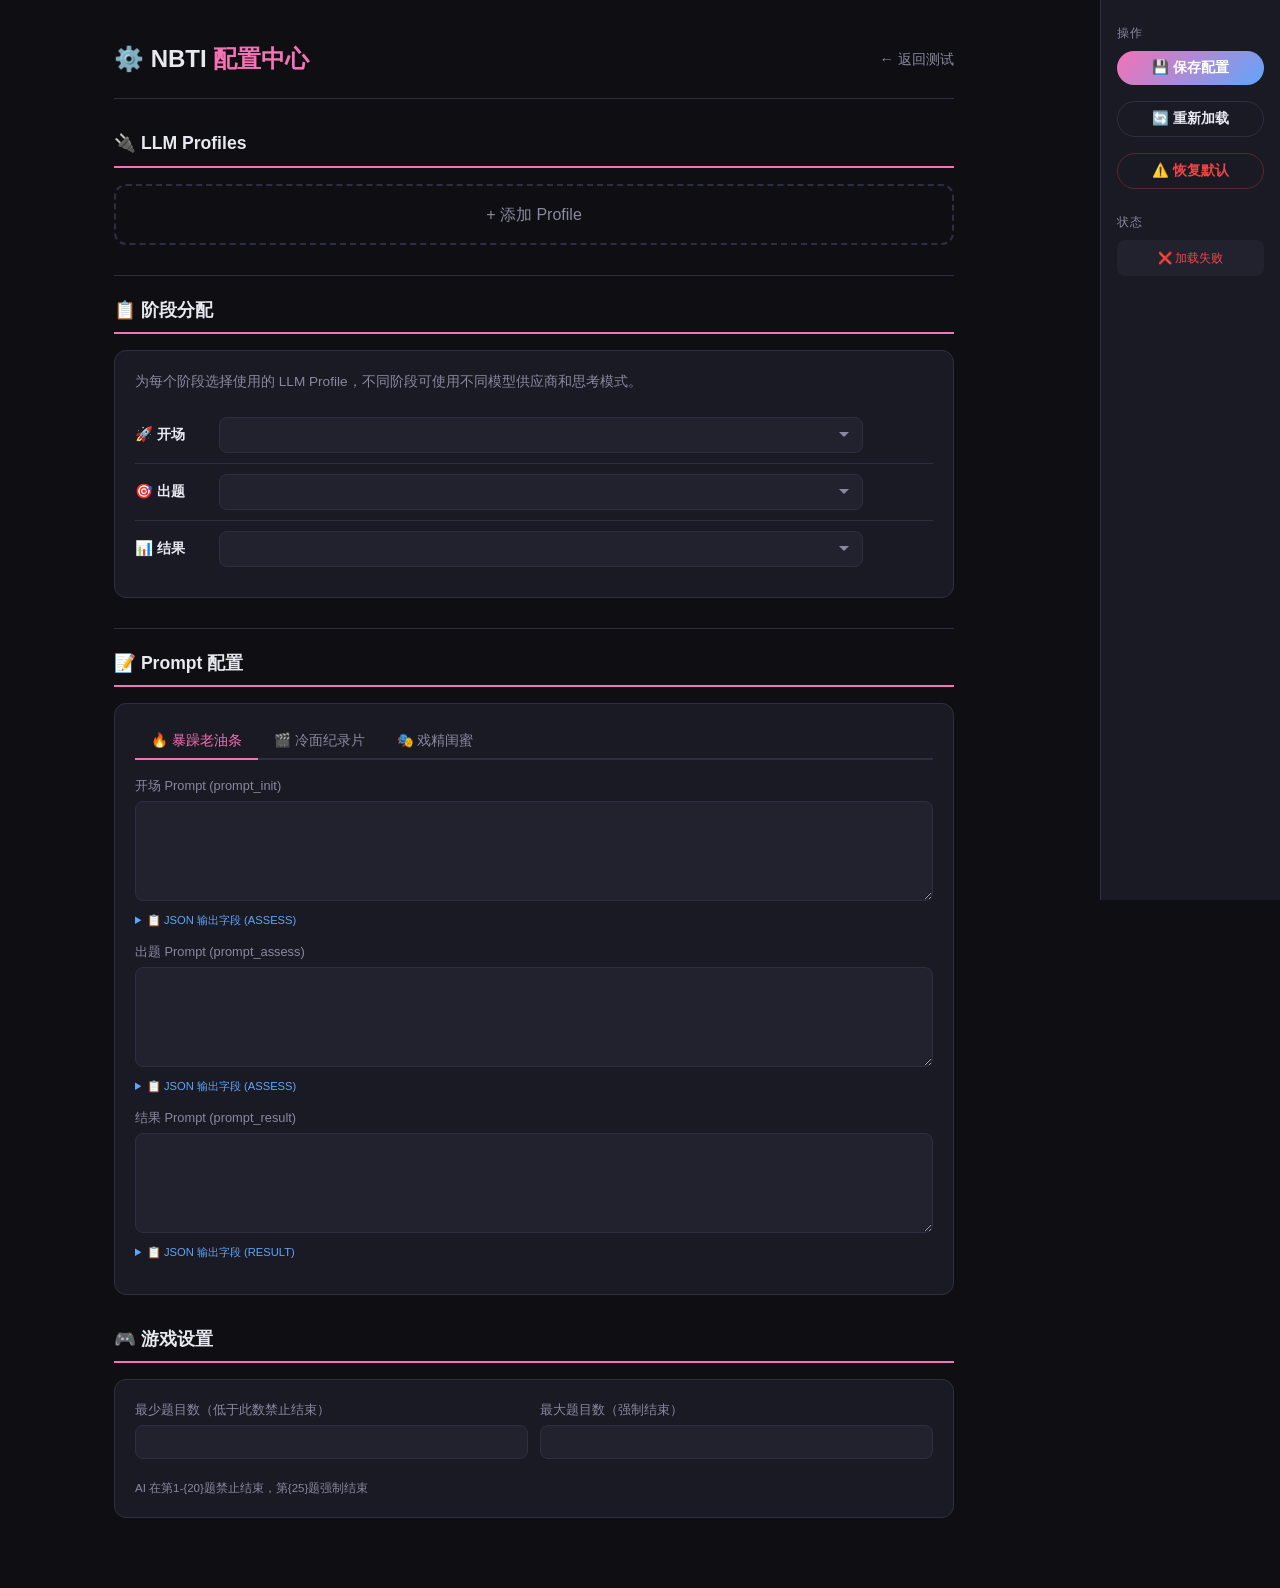
==== config.html @ e47805d0 "NBTI·牛比体: AI职场人格测试系统" ====
<!DOCTYPE html>
<html lang="zh-CN">
<head>
<meta charset="UTF-8">
<meta name="viewport" content="width=device-width, initial-scale=1.0">
<title>NBTI 配置管理</title>
<style>
  :root {
    --bg: #0f0f13;
    --surface: #1a1a24;
    --surface2: #22222f;
    --border: #2e2e42;
    --text: #e8e8f0;
    --text-dim: #8888a0;
    --accent: #f472b6;
    --accent2: #60a5fa;
    --accent3: #34d399;
    --danger: #ef4444;
    --radius: 12px;
    --sidebar-w: 180px;
  }

  * { margin: 0; padding: 0; box-sizing: border-box; }

  body {
    font-family: -apple-system, 'PingFang SC', 'Noto Sans SC', sans-serif;
    background: var(--bg);
    color: var(--text);
    min-height: 100vh;
    line-height: 1.6;
    padding-right: calc(var(--sidebar-w) + 32px);
  }

  .container {
    max-width: 880px;
    margin: 0 auto;
    padding: 20px 20px 40px 20px;
  }

  .header {
    display: flex; align-items: center; justify-content: space-between;
    padding: 20px 0; border-bottom: 1px solid var(--border); margin-bottom: 30px;
  }
  .header h1 { font-size: 1.5rem; font-weight: 700; }
  .header h1 span { color: var(--accent); }
  .nav-links { display: flex; gap: 16px; }
  .nav-links a { color: var(--text-dim); text-decoration: none; font-size: 0.9rem; }
  .nav-links a:hover { color: var(--accent); }

  .section { margin-bottom: 30px; }
  .section h2 {
    font-size: 1.1rem; font-weight: 700; margin-bottom: 16px;
    padding-bottom: 8px; border-bottom: 2px solid var(--accent);
  }

  .card {
    background: var(--surface); border: 1px solid var(--border);
    border-radius: var(--radius); padding: 20px; margin-bottom: 16px;
  }

  .form-group { margin-bottom: 12px; }
  .form-group label {
    display: block; font-size: 0.8rem; color: var(--text-dim); margin-bottom: 4px;
  }
  .form-group input, .form-group select, .form-group textarea {
    width: 100%; padding: 8px 12px; background: var(--surface2);
    border: 1px solid var(--border); border-radius: 8px;
    color: var(--text); font-size: 0.9rem; font-family: inherit;
  }
  .form-group input:focus, .form-group select:focus, .form-group textarea:focus {
    outline: none; border-color: var(--accent);
  }
  .form-group textarea { min-height: 100px; resize: vertical; }

  /* Key 输入框容器 */
  .key-input-wrap {
    position: relative;
  }
  .key-input-wrap input {
    padding-right: 40px;
  }
  .key-toggle {
    position: absolute; right: 2px; top: 50%; transform: translateY(-50%);
    width: 32px; height: 32px; border: none; background: transparent;
    color: var(--text-dim); cursor: pointer; border-radius: 6px;
    font-size: 1rem; display: flex; align-items: center; justify-content: center;
    transition: color 0.15s;
  }
  .key-toggle:hover { color: var(--text); }

  .form-row { display: flex; gap: 12px; }
  .form-row .form-group { flex: 1; }

  .btn {
    padding: 8px 20px; border-radius: 100px; border: none;
    font-size: 0.85rem; font-weight: 600; cursor: pointer; transition: all 0.2s;
    display: inline-flex; align-items: center; gap: 6px; white-space: nowrap;
  }
  .btn-primary { background: linear-gradient(135deg, var(--accent), var(--accent2)); color: white; }
  .btn-primary:hover { transform: translateY(-1px); }
  .btn-outline { background: transparent; color: var(--text); border: 1px solid var(--border); }
  .btn-outline:hover { border-color: var(--accent); }
  .btn-danger { background: transparent; color: var(--danger); border: 1px solid rgba(239,68,68,0.3); }
  .btn-danger:hover { border-color: var(--danger); background: rgba(239,68,68,0.1); }
  .btn-sm { padding: 4px 12px; font-size: 0.75rem; }
  .btn-test {
    background: transparent; color: var(--accent3); border: 1px solid rgba(52,211,153,0.3);
    padding: 5px 14px; font-size: 0.78rem;
  }
  .btn-test:hover { background: rgba(52,211,153,0.12); }
  .btn-test.testing { opacity: 0.6; pointer-events: none; }
  .btn-test.success { color: var(--accent3); border-color: var(--accent3); }
  .btn-test.fail { color: var(--danger); border-color: var(--danger); }

  .btn-collapse {
    background: transparent; color: var(--text-dim); border: none;
    padding: 4px 8px; cursor: pointer; font-size: 1rem;
    transition: transform 0.2s; line-height: 1;
  }
  .btn-collapse:hover { color: var(--text); }
  .btn-collapse.collapsed { transform: rotate(-90deg); }

  /* ============ 卡片折叠 ============ */
  .profile-card-header {
    display: flex; justify-content: space-between; align-items: center;
    cursor: pointer; user-select: none;
  }
  .profile-card-header .header-left {
    display: flex; align-items: center; gap: 10px; min-width: 0;
  }
  .profile-card-header .header-right {
    display: flex; align-items: center; gap: 8px; flex-shrink: 0;
  }
  .profile-card-header .profile-name-input {
    background: transparent; border: none; color: var(--text);
    font-weight: 700; font-size: 1rem; width: 200px; outline: none;
  }
  .profile-card-header .profile-name-input:focus {
    border-bottom: 1px dashed var(--accent);
  }
  .profile-card-body {
    margin-top: 14px;
    transition: max-height 0.25s ease, opacity 0.2s ease, margin 0.2s ease;
    overflow: hidden;
  }
  .profile-card-body.collapsed {
    max-height: 0; opacity: 0; margin-top: 0; margin-bottom: 0;
  }
  .profile-card-body.expanded {
    max-height: 600px; opacity: 1;
  }

  .thinking-group {
    background: var(--surface2); border-radius: 8px; padding: 12px; margin-top: 8px;
  }

  /* ============ 阶段分配 ============ */
  .phase-list { display: flex; flex-direction: column; gap: 0; }
  .phase-card {
    display: flex; align-items: center; gap: 14px;
    padding: 10px 0; border-bottom: 1px solid var(--border);
  }
  .phase-card:last-child { border-bottom: none; }
  .phase-card .phase-label {
    font-weight: 600; font-size: 0.9rem; min-width: 70px; white-space: nowrap;
  }
  .phase-card .phase-select {
    flex: 1; padding: 9px 12px; background: var(--surface2);
    border: 1px solid var(--border); border-radius: 8px;
    color: var(--text); font-size: 0.9rem; font-family: inherit;
    cursor: pointer; appearance: none;
    background-image: url("data:image/svg+xml,%3Csvg xmlns='http://www.w3.org/2000/svg' width='12' height='12' viewBox='0 0 12 12'%3E%3Cpath fill='%238888a0' d='M6 8L1 3h10z'/%3E%3C/svg%3E");
    background-repeat: no-repeat; background-position: right 12px center;
    padding-right: 32px;
  }
  .phase-card .phase-select:focus { outline: none; border-color: var(--accent); }
  .phase-card .phase-vendor {
    font-size: 0.7rem; padding: 2px 8px; border-radius: 100px;
    min-width: 56px; text-align: center;
  }
  .phase-vendor.doubao { background: rgba(96,165,250,0.15); color: var(--accent2); }
  .phase-vendor.deepseek { background: rgba(52,211,153,0.15); color: var(--accent3); }
  .phase-vendor.lmstudio { background: rgba(244,114,182,0.15); color: var(--accent); }
  .phase-vendor.longcat { background: rgba(251,191,36,0.15); color: #fbbf24; }

  /* ============ 预设切换标签 ============ */
  .preset-tabs {
    display: flex; gap: 0; margin-bottom: 16px;
    border-bottom: 2px solid var(--border);
  }
  .preset-tab {
    padding: 8px 16px; cursor: pointer; font-size: 0.85rem;
    color: var(--text-dim); transition: all 0.2s; background: none; border: none;
    border-bottom: 2px solid transparent; margin-bottom: -2px;
  }
  .preset-tab:hover { color: var(--text); }
  .preset-tab.active { color: var(--accent); border-bottom-color: var(--accent); }

  /* ============ 侧面悬浮操作面板 ============ */
  .floating-sidebar {
    position: fixed; top: 0; right: 0; width: var(--sidebar-w);
    height: 100vh; background: var(--surface);
    border-left: 1px solid var(--border);
    display: flex; flex-direction: column;
    padding: 24px 16px; gap: 16px;
    z-index: 100; overflow-y: auto;
  }
  .floating-sidebar .sb-title {
    font-size: 0.75rem; text-transform: uppercase; color: var(--text-dim);
    letter-spacing: 0.5px; margin-bottom: -8px;
  }
  .floating-sidebar .btn { width: 100%; justify-content: center; }
  .floating-sidebar .sb-status {
    font-size: 0.72rem; color: var(--text-dim); text-align: center;
    padding: 8px; border-radius: 8px; background: var(--surface2);
    min-height: 36px; display: flex; align-items: center; justify-content: center;
    transition: all 0.2s;
  }
  .floating-sidebar .sb-status.ok { color: var(--accent3); }
  .floating-sidebar .sb-status.err { color: var(--danger); }

  .spinner {
    display: inline-block; width: 14px; height: 14px;
    border: 2px solid var(--text-dim); border-top-color: var(--accent3);
    border-radius: 50%; animation: spin 0.7s linear infinite;
  }
  @keyframes spin { to { transform: rotate(360deg); } }

  .divider { border: none; border-top: 1px solid var(--border); margin: 20px 0; }

  .hint { font-size: 0.72rem; color: var(--text-dim); margin-top: 4px; }

  .add-profile-btn {
    display: flex; align-items: center; justify-content: center;
    padding: 16px; border: 2px dashed var(--border); border-radius: var(--radius);
    color: var(--text-dim); cursor: pointer; transition: all 0.2s;
  }
  .add-profile-btn:hover { border-color: var(--accent); color: var(--accent); }

  .test-result {
    font-size: 0.75rem; padding: 6px 10px; border-radius: 6px;
    margin-top: 6px; display: none;
  }
  .test-result.show { display: block; }
  .test-result.ok { background: rgba(52,211,153,0.1); color: var(--accent3); }
  .test-result.fail { background: rgba(239,68,68,0.1); color: var(--danger); }
</style>
</head>
<body>

<!-- ============ 侧面悬浮操作面板 ============ -->
<div class="floating-sidebar">
  <div class="sb-title">操作</div>
  <button class="btn btn-primary" onclick="saveConfig()">💾 保存配置</button>
  <button class="btn btn-outline" onclick="loadConfig()">🔄 重新加载</button>
  <button class="btn btn-danger" onclick="resetConfig()">⚠️ 恢复默认</button>
  <div class="sb-title" style="margin-top:8px;">状态</div>
  <div class="sb-status" id="sb-status">就绪</div>
</div>

<div class="container">
  <div class="header">
    <h1>⚙️ NBTI <span>配置中心</span></h1>
    <div class="nav-links">
      <a href="/">← 返回测试</a>
    </div>
  </div>

  <!-- Profiles 管理 -->
  <div class="section">
    <h2>🔌 LLM Profiles</h2>
    <div id="profiles-container"></div>
    <div class="add-profile-btn" onclick="addProfile()">+ 添加 Profile</div>
  </div>

  <hr class="divider">

  <!-- 阶段分配 -->
  <div class="section">
    <h2>📋 阶段分配</h2>
    <div class="card">
      <p style="color: var(--text-dim); font-size: 0.85rem; margin-bottom: 14px;">
        为每个阶段选择使用的 LLM Profile，不同阶段可使用不同模型供应商和思考模式。
      </p>
      <div class="phase-list">
        <div class="phase-card">
          <span class="phase-label">🚀 开场</span>
          <select id="phase-init" class="phase-select"></select>
          <span class="phase-vendor" id="phase-init-vendor"></span>
        </div>
        <div class="phase-card">
          <span class="phase-label">🎯 出题</span>
          <select id="phase-assess" class="phase-select"></select>
          <span class="phase-vendor" id="phase-assess-vendor"></span>
        </div>
        <div class="phase-card">
          <span class="phase-label">📊 结果</span>
          <select id="phase-result" class="phase-select"></select>
          <span class="phase-vendor" id="phase-result-vendor"></span>
        </div>
      </div>
    </div>
  </div>

  <hr class="divider">

  <!-- Prompt 配置 -->
  <div class="section">
    <h2>📝 Prompt 配置</h2>
    <div class="card">
      <div class="preset-tabs">
        <button class="preset-tab active" data-preset="暴躁老油条" onclick="switchPreset('暴躁老油条')">🔥 暴躁老油条</button>
        <button class="preset-tab" data-preset="冷面纪录片" onclick="switchPreset('冷面纪录片')">🎬 冷面纪录片</button>
        <button class="preset-tab" data-preset="戏精闺蜜" onclick="switchPreset('戏精闺蜜')">🎭 戏精闺蜜</button>
      </div>
      <div class="form-group">
        <label>开场 Prompt (prompt_init)</label>
        <textarea id="prompt-init" rows="5"></textarea>
        <details class="json-schema-detail" style="margin-top:4px;">
          <summary style="font-size:0.7rem;color:var(--accent2);cursor:pointer;">📋 JSON 输出字段 (ASSESS)</summary>
          <pre style="font-size:0.65rem;color:var(--text-dim);background:var(--surface2);padding:8px;border-radius:6px;margin-top:4px;white-space:pre-wrap;line-height:1.4;">{
  "phase": "ASSESS",
  "q": 1,              // 当前题号
  "nb": 0,             // N(能动) 分数
  "bh": 0,             // B(边界) 分数
  "tf": 0,             // T(理性) 分数
  "ip": 0,             // I(强执行) 分数
  "next_dim": "BH",    // 下一维度
  "can_conclude": false, // 是否可得出结论
  "comment": "吐槽",    // ≤24字
  "scene": "场景描述",  // ≤80字
  "options": ["A","B","C","D"]  // 2-4个选项
}</pre>
        </details>
      </div>
      <div class="form-group">
        <label>出题 Prompt (prompt_assess)</label>
        <textarea id="prompt-assess" rows="5"></textarea>
        <details class="json-schema-detail" style="margin-top:4px;">
          <summary style="font-size:0.7rem;color:var(--accent2);cursor:pointer;">📋 JSON 输出字段 (ASSESS)</summary>
          <pre style="font-size:0.65rem;color:var(--text-dim);background:var(--surface2);padding:8px;border-radius:6px;margin-top:4px;white-space:pre-wrap;line-height:1.4;">{
  "phase": "ASSESS",
  "q": &lt;当前题号&gt;,    // 递增
  "nb": &lt;分数&gt;,       // 偏N(能动)增 +1~3
  "bh": &lt;分数&gt;,       // 偏B(边界)增 +1~3
  "tf": &lt;分数&gt;,       // 偏T(理性)增 +1~3
  "ip": &lt;分数&gt;,       // 偏I(执行)增 +1~3
  "next_dim": "BH",    // NB/BH/TF/IP/END
  "can_conclude": false, // AI判断可结束时true
  "comment": "吐槽",    // ≤35字 必须有梗
  "scene": "场景描述",  // ≤80字 有画面感
  "options": ["A","B","C","D"]  // 2-4个 差异要大
}</pre>
        </details>
      </div>
      <div class="form-group">
        <label>结果 Prompt (prompt_result)</label>
        <textarea id="prompt-result" rows="5"></textarea>
        <details class="json-schema-detail" style="margin-top:4px;">
          <summary style="font-size:0.7rem;color:var(--accent2);cursor:pointer;">📋 JSON 输出字段 (RESULT)</summary>
          <pre style="font-size:0.65rem;color:var(--text-dim);background:var(--surface2);padding:8px;border-radius:6px;margin-top:4px;white-space:pre-wrap;line-height:1.4;">{
  "phase": "RESULT",
  "type": "NBTI",       // 人格代码
  "name": "卷王",        // 人格代号
  "oneline": "我不是在加班，我是在修行",
  "scene": "名场面描述",
  "adapt": "适配岗位",
  "crash": "翻车场景",
  "interpretation": "200-400字毒舌解读，脱口秀风格",
  "pseudo_science": "300-500字伪科学分析，一本正经胡说八道",
  "closing": "1-3句金句收尾"
}</pre>
        </details>
      </div>
    </div>
  </div>

  <!-- 游戏设置 -->
  <div class="section">
    <h2>🎮 游戏设置</h2>
    <div class="card">
      <div class="form-row">
        <div class="form-group">
          <label>最少题目数（低于此数禁止结束）</label>
          <input type="number" id="min-questions" min="5" max="30">
        </div>
        <div class="form-group">
          <label>最大题目数（强制结束）</label>
          <input type="number" id="max-questions" min="10" max="50">
        </div>
      </div>
      <div class="hint" style="margin-top: 8px;">AI 在第1-{<span id="min-q-hint">20</span>}题禁止结束，第{<span id="max-q-hint">25</span>}题强制结束</div>
    </div>
  </div>
</div>

<script>
const API_URL = '';

let profiles = [];
let phaseProfiles = {};
let connectionStatus = {};
let collapsedProfiles = new Set();   // 折叠状态（按 profile name）
let activePreset = '暴躁老油条';

const PROMPT_PRESETS = {
  '暴躁老油条': {
    prompt_init: '',
    prompt_assess: '',
    prompt_result: ''
  },
  '冷面纪录片': {
    prompt_init: '',
    prompt_assess: '',
    prompt_result: ''
  },
  '戏精闺蜜': {
    prompt_init: '',
    prompt_assess: '',
    prompt_result: ''
  }
};

function switchPreset(name) {
  const tabs = document.querySelectorAll('.preset-tab');
  const curInit = document.getElementById('prompt-init').value;
  const curAssess = document.getElementById('prompt-assess').value;
  const curResult = document.getElementById('prompt-result').value;

  const prev = activePreset;
  const prevPreset = PROMPT_PRESETS[prev];
  if (prevPreset &&
      (curInit !== prevPreset.prompt_init || curAssess !== prevPreset.prompt_assess || curResult !== prevPreset.prompt_result)) {
    if (!confirm('当前 Prompt 已修改，切换预设将覆盖，是否继续？')) {
      tabs.forEach(t => t.classList.toggle('active', t.dataset.preset === prev));
      return;
    }
  }

  PROMPT_PRESETS[prev] = { prompt_init: curInit, prompt_assess: curAssess, prompt_result: curResult };
  activePreset = name;

  const preset = PROMPT_PRESETS[name];
  if (preset) {
    document.getElementById('prompt-init').value = preset.prompt_init;
    document.getElementById('prompt-assess').value = preset.prompt_assess;
    document.getElementById('prompt-result').value = preset.prompt_result;
  }

  tabs.forEach(t => t.classList.toggle('active', t.dataset.preset === name));
}

// ============ 渲染 Profiles ============

function renderProfiles() {
  const container = document.getElementById('profiles-container');
  container.innerHTML = '';

  profiles.forEach((p, idx) => {
    const vendor = p.vendor || 'doubao';
    const thinking = p.thinking || {};
    const cs = connectionStatus[p.name] || null;
    const isCollapsed = collapsedProfiles.has(p.name);

    const card = document.createElement('div');
    card.className = 'card';
    card.style.padding = isCollapsed ? '14px 20px' : '20px';
    card.innerHTML = `
      <!-- ===== 头部条（始终可见） ===== -->
      <div class="profile-card-header" onclick="toggleCollapse('${escAttr(p.name)}')">
        <div class="header-left">
          <button class="btn-collapse${isCollapsed ? ' collapsed' : ''}" 
            id="collapse-arrow-${idx}" onclick="event.stopPropagation(); toggleCollapse('${escAttr(p.name)}')">
            ▼
          </button>
          <input type="text" value="${escHtml(p.name || '')}" 
            placeholder="Profile 名称" 
            onclick="event.stopPropagation()"
            onchange="onProfileNameChange(${idx}, this.value)"
            class="profile-name-input">
          <select id="vendor-select-${idx}" onchange="event.stopPropagation(); onVendorChange(${idx}, this.value)" style="font-size:0.7rem;padding:2px 8px;border-radius:100px;background:${vendor==='deepseek'?'rgba(52,211,153,0.15)':vendor==='lmstudio'?'rgba(244,114,182,0.15)':vendor==='longcat'?'rgba(251,191,36,0.15)':'rgba(96,165,250,0.15)'};color:${vendor==='deepseek'?'var(--accent3)':vendor==='lmstudio'?'var(--accent)':vendor==='longcat'?'#fbbf24':'var(--accent2)'};border:1px solid ${vendor==='deepseek'?'rgba(52,211,153,0.3)':vendor==='lmstudio'?'rgba(244,114,182,0.3)':vendor==='longcat'?'rgba(251,191,36,0.3)':'rgba(96,165,250,0.3)'};cursor:pointer;outline:none;-webkit-appearance:none;appearance:none;" onclick="event.stopPropagation()">
            <option value="doubao" ${vendor==='doubao'?'selected':''}>豆包</option>
            <option value="deepseek" ${vendor==='deepseek'?'selected':''}>DeepSeek</option>
            <option value="lmstudio" ${vendor==='lmstudio'?'selected':''}>LM Studio</option>
            <option value="longcat" ${vendor==='longcat'?'selected':''}>LongCat</option>
          </select>
        </div>
        <div class="header-right">
          <button class="btn btn-test ${cs==='ok'?'success':cs==='fail'?'fail':''}" 
            id="test-btn-${idx}" onclick="event.stopPropagation(); testConnection(${idx})">
            ${cs==='ok' ? '✅ 已通' : cs==='fail' ? '❌ 失败' : '🔗 测试连通'}
          </button>
          <button class="btn btn-danger btn-sm" onclick="event.stopPropagation(); deleteProfile(${idx})">删除</button>
        </div>
      </div>

      <!-- ===== 可折叠详情区 ===== -->
      <div class="profile-card-body ${isCollapsed ? 'collapsed' : 'expanded'}" id="card-body-${idx}">
        <div class="form-row">
          <div class="form-group" style="flex:2;">
            <label>API Base URL</label>
            <input type="text" value="${escHtml(p.base_url || '')}" 
              placeholder="https://ark.cn-beijing.volces.com/api/v3"
              onchange="profiles[${idx}].base_url = this.value">
          </div>
          <div class="form-group" style="flex:2;">
            <label>API Key</label>
            <div class="key-input-wrap">
              <input type="password" value="${escHtml(p.api_key || '')}" 
                id="key-input-${idx}"
                placeholder="your-api-key"
                onchange="profiles[${idx}].api_key = this.value"
                oninput="profiles[${idx}].api_key = this.value">
              <button class="key-toggle" id="key-toggle-${idx}" 
                onclick="event.stopPropagation(); toggleKeyVisibility(${idx})" title="显示/隐藏">
                👁
              </button>
            </div>
          </div>
        </div>

        <div class="form-row">
          <div class="form-group" style="flex:2;">
            <label>模型名称 (model)</label>
            <input type="text" value="${escHtml(p.model || '')}" 
              placeholder="doubao-seed-2-0-mini-260428"
              onchange="profiles[${idx}].model = this.value">
          </div>
          <div class="form-group">
            <label>温度 (temperature)</label>
            <input type="number" value="${p.temperature ?? 0.9}" step="0.1" min="0" max="2"
              onchange="profiles[${idx}].temperature = parseFloat(this.value)">
          </div>
          <div class="form-group">
            <label>最大 Tokens</label>
            <input type="number" value="${p.max_tokens ?? 2000}" step="100" min="100" max="100000"
              onchange="profiles[${idx}].max_tokens = parseInt(this.value)">
          </div>
        </div>

        <!-- 思考模式 -->
        <div class="thinking-group">
          <div style="display:flex;align-items:center;gap:12px;margin-bottom:8px;">
            <span style="font-size:0.8rem;color:var(--text-dim);">🧠 思考模式</span>
            <select onchange="profiles[${idx}].thinking.type = this.value; renderProfiles();"
              style="padding:4px 8px;border-radius:6px;background:var(--surface);color:var(--text);border:1px solid var(--border);">
              <option value="disabled" ${thinking.type!=='enabled'?'selected':''}>关闭</option>
              <option value="enabled" ${thinking.type==='enabled'?'selected':''}>开启</option>
            </select>
          </div>
          ${vendor === 'longcat' ? `
            <div class="form-row">
              <div class="form-group">
                <span class="hint">LongCat 思考模型内置思考能力，选择对应模型即可</span>
              </div>
            </div>
          ` : thinking.type === 'enabled' ? `
            <div class="form-row">
              <div class="form-group">
                <label>思考强度 (reasoning_effort)</label>
                <select onchange="profiles[${idx}].thinking.reasoning_effort = this.value"
                  style="padding:4px 8px;border-radius:6px;background:var(--surface);color:var(--text);border:1px solid var(--border);width:auto;">
                  ${vendor === 'doubao' ? `
                    <option value="low" ${thinking.reasoning_effort==='low'?'selected':''}>低 (low)</option>
                    <option value="medium" ${thinking.reasoning_effort==='medium'?'selected':''}>中 (medium)</option>
                    <option value="high" ${thinking.reasoning_effort==='high'?'selected':''}>高 (high)</option>
                  ` : `
                    <option value="high" ${thinking.reasoning_effort==='high'?'selected':''}>高 (high)</option>
                    <option value="max" ${thinking.reasoning_effort==='max'?'selected':''}>最大 (max)</option>
                  `}
                </select>
                <span class="hint">
                  ${vendor === 'deepseek' ? 'DeepSeek: low/medium→high' : '豆包: minimal/low/medium/high'}
                </span>
              </div>
            </div>
          ` : ''}
        </div>
          <!-- JSON 结构化输出 -->
          <div style="display:flex;align-items:center;gap:12px;margin-top:10px;padding-top:10px;border-top:1px solid var(--border);">
            <span style="font-size:0.75rem;color:var(--text-dim);">📋 JSON 模式</span>
            <select onchange="profiles[${idx}].json_mode = profiles[${idx}].json_mode || {}; profiles[${idx}].json_mode.enabled = this.value === 'true'" style="padding:4px 8px;border-radius:6px;background:var(--surface);color:var(--text);border:1px solid var(--border);">
              <option value="false" ${!(p.json_mode||{}).enabled?'selected':''}>关闭</option>
              <option value="true" ${(p.json_mode||{}).enabled?'selected':''}>开启</option>
            </select>
            <span style="font-size:0.65rem;color:var(--text-dim);">输出纯JSON，解析更稳定</span>
          </div>
        <div class="test-result" id="test-result-${idx}"></div>
      </div>
    `;
    container.appendChild(card);
  });

  updatePhaseSelects();
}

// ============ 折叠/展开 ============

function toggleCollapse(profileName) {
  if (collapsedProfiles.has(profileName)) {
    collapsedProfiles.delete(profileName);
  } else {
    collapsedProfiles.add(profileName);
  }
  // 局部刷新：只重建 body 的 collapsed class，保持输入状态
  profiles.forEach((p, idx) => {
    if (p.name !== profileName) return;
    const body = document.getElementById(`card-body-${idx}`);
    const arrow = document.getElementById(`collapse-arrow-${idx}`);
    const card = body ? body.parentElement : null;
    if (collapsedProfiles.has(profileName)) {
      body && body.classList.replace('expanded', 'collapsed');
      arrow && arrow.classList.add('collapsed');
      card && (card.style.padding = '14px 20px');
    } else {
      body && body.classList.replace('collapsed', 'expanded');
      arrow && arrow.classList.remove('collapsed');
      card && (card.style.padding = '20px');
    }
  });
}

// ============ Key 显示/隐藏 ============

function toggleKeyVisibility(idx) {
  const input = document.getElementById(`key-input-${idx}`);
  const toggle = document.getElementById(`key-toggle-${idx}`);
  if (!input || !toggle) return;
  if (input.type === 'password') {
    input.type = 'text';
    toggle.textContent = '🙈';
  } else {
    input.type = 'password';
    toggle.textContent = '👁';
  }
}

// ============ 阶段分配 ============

function updatePhaseSelects() {
  const phases = ['init', 'assess', 'result'];
  phases.forEach((phase) => {
    const sel = document.getElementById(`phase-${phase}`);
    if (!sel) return;
    const currentVal = phaseProfiles[phase] || '';
    sel.innerHTML = profiles.map(p =>
      `<option value="${escHtml(p.name)}" ${p.name===currentVal?'selected':''}>${escHtml(p.name)}</option>`
    ).join('');
    sel.onchange = function() {
      phaseProfiles[phase] = this.value;
      updatePhaseVendorBadge(phase);
    };
    updatePhaseVendorBadge(phase);
  });
}

function updatePhaseVendorBadge(phase) {
  const badge = document.getElementById(`phase-${phase}-vendor`);
  if (!badge) return;
  const name = phaseProfiles[phase];
  const profile = profiles.find(p => p.name === name);
  if (profile) {
    if (profile.vendor === 'deepseek') {
      badge.textContent = 'DeepSeek';
      badge.className = 'phase-vendor deepseek';
    } else if (profile.vendor === 'lmstudio') {
      badge.textContent = 'LM Studio';
      badge.className = 'phase-vendor lmstudio';
    } else if (profile.vendor === 'longcat') {
      badge.textContent = 'LongCat';
      badge.className = 'phase-vendor longcat';
    } else {
      badge.textContent = '豆包';
      badge.className = 'phase-vendor doubao';
    }
  } else {
    badge.textContent = '';
    badge.className = 'phase-vendor';
  }
}

function onProfileNameChange(idx, newName) {
  const oldName = profiles[idx].name;
  profiles[idx].name = newName;
  for (const phase of ['init', 'assess', 'result']) {
    if (phaseProfiles[phase] === oldName) phaseProfiles[phase] = newName;
  }
  if (connectionStatus[oldName]) {
    connectionStatus[newName] = connectionStatus[oldName];
    delete connectionStatus[oldName];
  }
  if (collapsedProfiles.has(oldName)) {
    collapsedProfiles.delete(oldName);
    collapsedProfiles.add(newName);
  }
  renderProfiles();
}

const VENDOR_DEFAULTS = {
  doubao: { base_url: 'https://ark.cn-beijing.volces.com/api/v3', model: 'doubao-seed-2-0-mini-260428' },
  deepseek: { base_url: 'https://api.deepseek.com', model: 'deepseek-chat' },
  lmstudio: { base_url: 'http://192.168.5.22:1234', model: 'google/gemma-4-e4b' },
  longcat: { base_url: 'https://api.longcat.chat', model: 'LongCat-Flash-Chat' }
};

function onVendorChange(idx, newVendor) {
  const oldVendor = profiles[idx].vendor;
  const oldDefaults = VENDOR_DEFAULTS[oldVendor] || {};
  profiles[idx].vendor = newVendor;
  if (profiles[idx].base_url === oldDefaults.base_url || !profiles[idx].base_url) {
    profiles[idx].base_url = (VENDOR_DEFAULTS[newVendor] || {}).base_url || '';
  }
  if (!profiles[idx].model || profiles[idx].model === oldDefaults.model) {
    profiles[idx].model = (VENDOR_DEFAULTS[newVendor] || {}).model || '';
  }
  delete connectionStatus[profiles[idx].name];
  renderProfiles();
}

// ============ 连通性测试 ============

async function testConnection(idx) {
  const profile = profiles[idx];
  const btn = document.getElementById(`test-btn-${idx}`);
  const resultDiv = document.getElementById(`test-result-${idx}`);

  btn.classList.add('testing');
  btn.innerHTML = '<span class="spinner"></span> 测试中...';
  resultDiv.className = 'test-result';
  setSidebarStatus('测试中...');

  try {
    const resp = await fetch(`${API_URL}/api/config/test-connection`, {
      method: 'POST',
      headers: { 'Content-Type': 'application/json' },
      body: JSON.stringify({
        base_url: profile.base_url,
        api_key: profile.api_key,
        model: profile.model,
        vendor: profile.vendor
      })
    });
    const data = await resp.json();

    if (data.success) {
      connectionStatus[profile.name] = 'ok';
      btn.classList.remove('testing'); btn.classList.add('success');
      btn.innerHTML = '✅ 已通';
      resultDiv.className = 'test-result ok show';
      resultDiv.textContent = data.message;
      setSidebarStatus('✅ ' + data.message, 'ok');
    } else {
      connectionStatus[profile.name] = 'fail';
      btn.classList.remove('testing'); btn.classList.add('fail');
      btn.innerHTML = '❌ 失败';
      resultDiv.className = 'test-result fail show';
      resultDiv.textContent = data.error || '未知错误';
      setSidebarStatus('❌ 连接失败', 'err');
    }
  } catch (e) {
    connectionStatus[profile.name] = 'fail';
    btn.classList.remove('testing'); btn.classList.add('fail');
    btn.innerHTML = '❌ 失败';
    resultDiv.className = 'test-result fail show';
    resultDiv.textContent = '网络错误: ' + e.message;
    setSidebarStatus('❌ 网络错误', 'err');
  }
}

// ============ 侧面状态栏 ============

function setSidebarStatus(msg, type) {
  const el = document.getElementById('sb-status');
  el.textContent = msg;
  el.className = 'sb-status ' + (type || '');
}

// ============ Profile CRUD ============

function addProfile() {
  const name = '新 Profile ' + (profiles.length + 1);
  profiles.push({
    name: name,
    vendor: 'lmstudio',
    base_url: 'http://192.168.5.22:1234',
    model: 'google/gemma-4-e4b',
    api_key: 'lm-studio',
    temperature: 0.55,
    max_tokens: 1200,
    thinking: { type: 'disabled' },
    json_mode: { enabled: false }
  });
  collapsedProfiles.delete(name);   // 新增的默认展开
  renderProfiles();
}

function deleteProfile(idx) {
  if (profiles.length <= 1) {
    setSidebarStatus('至少保留一个 Profile', 'err');
    return;
  }
  const name = profiles[idx].name;
  profiles.splice(idx, 1);
  delete connectionStatus[name];
  collapsedProfiles.delete(name);
  for (const phase of ['init', 'assess', 'result']) {
    if (phaseProfiles[phase] === name) phaseProfiles[phase] = profiles[0].name;
  }
  renderProfiles();
}

// ============ API ============

async function loadConfig() {
  try {
    const response = await fetch(`${API_URL}/api/config`);
    const config = await response.json();

    profiles = config.llm_profiles || [];
    phaseProfiles = config.phase_profiles || {};
    connectionStatus = {};
    collapsedProfiles.clear();

    document.getElementById('prompt-init').value = config.prompt_init || '';
    document.getElementById('prompt-assess').value = config.prompt_assess || '';
    document.getElementById('prompt-result').value = config.prompt_result || '';
    document.getElementById('min-questions').value = config.min_questions || 20;
    document.getElementById('max-questions').value = config.max_questions || 25;
    updateQuestionHints();

    activePreset = config.active_preset || '暴躁老油条';
    if (config.prompt_presets) {
      Object.assign(PROMPT_PRESETS, config.prompt_presets);
    }
    PROMPT_PRESETS[activePreset] = {
      prompt_init: config.prompt_init || '',
      prompt_assess: config.prompt_assess || '',
      prompt_result: config.prompt_result || ''
    };
    document.querySelectorAll('.preset-tab').forEach(t =>
      t.classList.toggle('active', t.dataset.preset === activePreset)
    );

    renderProfiles();
    setSidebarStatus('✅ 配置已加载', 'ok');
  } catch (error) {
    setSidebarStatus('❌ 加载失败', 'err');
  }
}

async function saveConfig() {
  PROMPT_PRESETS[activePreset] = {
    prompt_init: document.getElementById('prompt-init').value,
    prompt_assess: document.getElementById('prompt-assess').value,
    prompt_result: document.getElementById('prompt-result').value
  };

  const config = {
    llm_profiles: profiles,
    active_profile: profiles[0]?.name || '',
    phase_profiles: phaseProfiles,
    active_preset: activePreset,
    prompt_presets: PROMPT_PRESETS,
    prompt_init: document.getElementById('prompt-init').value,
    prompt_assess: document.getElementById('prompt-assess').value,
    prompt_result: document.getElementById('prompt-result').value,
    min_questions: parseInt(document.getElementById('min-questions').value),
    max_questions: parseInt(document.getElementById('max-questions').value),
    easter_egg_enabled: true,
    easter_eggs: { schrodinger: 1, hexagon: 3, buddha: 3, double: 3, mouthpiece: 5 }
  };

  try {
    const response = await fetch(`${API_URL}/api/config`, {
      method: 'POST',
      headers: { 'Content-Type': 'application/json' },
      body: JSON.stringify(config)
    });

    if (response.ok) {
      setSidebarStatus('💾 已保存', 'ok');
    } else {
      setSidebarStatus('❌ 保存失败', 'err');
    }
  } catch (error) {
    setSidebarStatus('❌ 网络错误', 'err');
  }
}

async function resetConfig() {
  if (!confirm('确定要重置为默认配置吗？')) return;
  try {
    await fetch(`${API_URL}/api/config/reset`, { method: 'POST' });
    connectionStatus = {};
    collapsedProfiles.clear();
    await loadConfig();
    setSidebarStatus('已重置', 'ok');
  } catch (error) {
    setSidebarStatus('❌ 重置失败', 'err');
  }
}

function escHtml(s) {
  return String(s).replace(/&/g,'&amp;').replace(/</g,'&lt;').replace(/>/g,'&gt;').replace(/"/g,'&quot;');
}
function escAttr(s) {
  return String(s).replace(/&/g,'&amp;').replace(/"/g,'&quot;').replace(/'/g,'&#39;');
}

function updateQuestionHints() {
  const minEl = document.getElementById('min-questions');
  const maxEl = document.getElementById('max-questions');
  const minHint = document.getElementById('min-q-hint');
  const maxHint = document.getElementById('max-q-hint');
  if (minEl && minHint) minHint.textContent = minEl.value || 20;
  if (maxEl && maxHint) maxHint.textContent = maxEl.value || 25;
}

document.getElementById('min-questions').addEventListener('input', updateQuestionHints);
document.getElementById('max-questions').addEventListener('input', updateQuestionHints);

loadConfig();
</script>
</body>
</html>
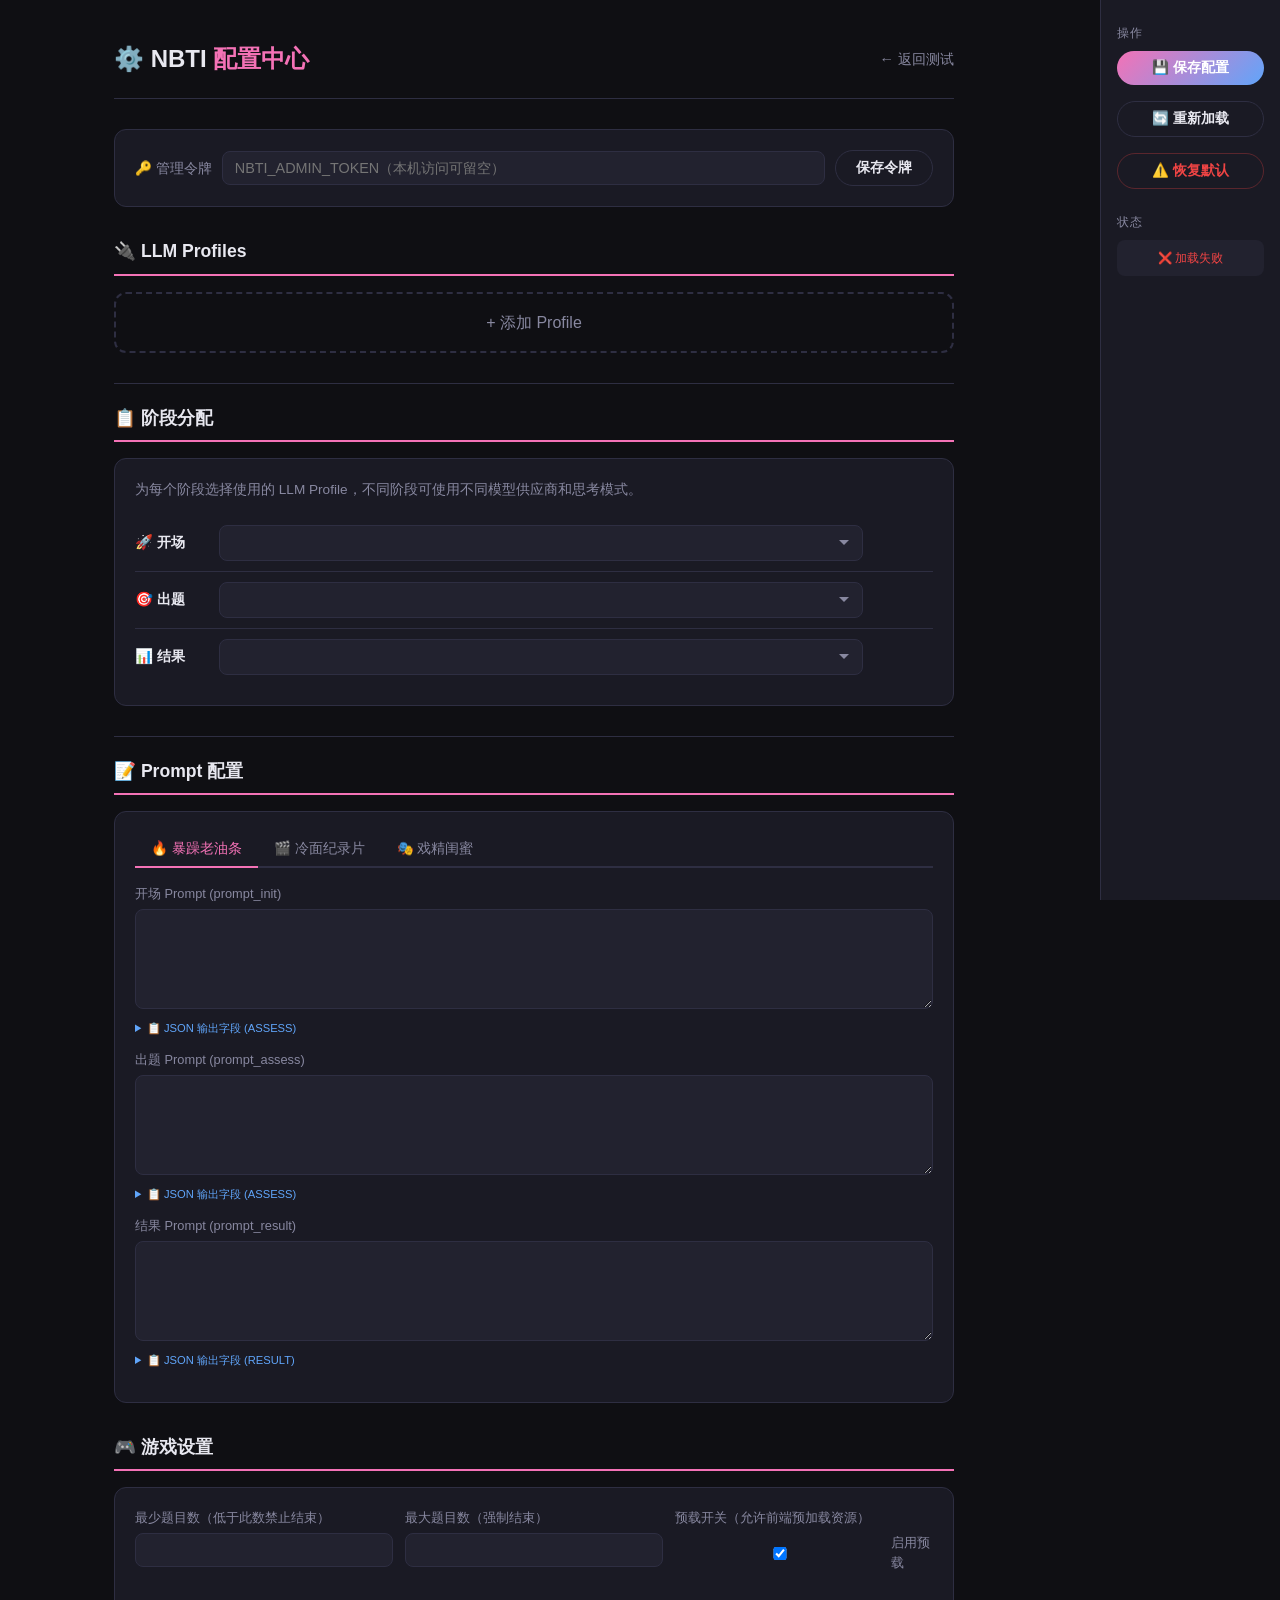
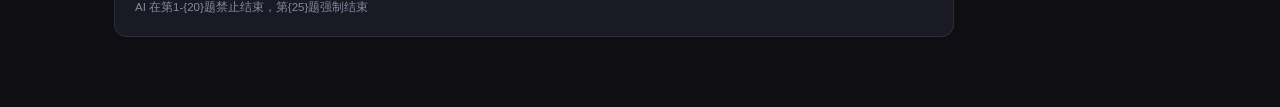
==== commit 30a8bebf: "feat: 安全修复 + 雷达图/分享海报/好友合盘/PWA 等全面升级 - 安全：输入校验、CSP/安全响应头、速率限制与密钥配置加固，新增安全测试 - 功能：雷达图结果可视化、分享海报生成、好友合" ====
--- a/config.html
+++ b/config.html
@@ -4,254 +4,14 @@
 <meta charset="UTF-8">
 <meta name="viewport" content="width=device-width, initial-scale=1.0">
 <title>NBTI 配置管理</title>
-<style>
-  :root {
-    --bg: #0f0f13;
-    --surface: #1a1a24;
-    --surface2: #22222f;
-    --border: #2e2e42;
-    --text: #e8e8f0;
-    --text-dim: #8888a0;
-    --accent: #f472b6;
-    --accent2: #60a5fa;
-    --accent3: #34d399;
-    --danger: #ef4444;
-    --radius: 12px;
-    --sidebar-w: 180px;
-  }
-
-  * { margin: 0; padding: 0; box-sizing: border-box; }
-
-  body {
-    font-family: -apple-system, 'PingFang SC', 'Noto Sans SC', sans-serif;
-    background: var(--bg);
-    color: var(--text);
-    min-height: 100vh;
-    line-height: 1.6;
-    padding-right: calc(var(--sidebar-w) + 32px);
-  }
-
-  .container {
-    max-width: 880px;
-    margin: 0 auto;
-    padding: 20px 20px 40px 20px;
-  }
-
-  .header {
-    display: flex; align-items: center; justify-content: space-between;
-    padding: 20px 0; border-bottom: 1px solid var(--border); margin-bottom: 30px;
-  }
-  .header h1 { font-size: 1.5rem; font-weight: 700; }
-  .header h1 span { color: var(--accent); }
-  .nav-links { display: flex; gap: 16px; }
-  .nav-links a { color: var(--text-dim); text-decoration: none; font-size: 0.9rem; }
-  .nav-links a:hover { color: var(--accent); }
-
-  .section { margin-bottom: 30px; }
-  .section h2 {
-    font-size: 1.1rem; font-weight: 700; margin-bottom: 16px;
-    padding-bottom: 8px; border-bottom: 2px solid var(--accent);
-  }
-
-  .card {
-    background: var(--surface); border: 1px solid var(--border);
-    border-radius: var(--radius); padding: 20px; margin-bottom: 16px;
-  }
-
-  .form-group { margin-bottom: 12px; }
-  .form-group label {
-    display: block; font-size: 0.8rem; color: var(--text-dim); margin-bottom: 4px;
-  }
-  .form-group input, .form-group select, .form-group textarea {
-    width: 100%; padding: 8px 12px; background: var(--surface2);
-    border: 1px solid var(--border); border-radius: 8px;
-    color: var(--text); font-size: 0.9rem; font-family: inherit;
-  }
-  .form-group input:focus, .form-group select:focus, .form-group textarea:focus {
-    outline: none; border-color: var(--accent);
-  }
-  .form-group textarea { min-height: 100px; resize: vertical; }
-
-  /* Key 输入框容器 */
-  .key-input-wrap {
-    position: relative;
-  }
-  .key-input-wrap input {
-    padding-right: 40px;
-  }
-  .key-toggle {
-    position: absolute; right: 2px; top: 50%; transform: translateY(-50%);
-    width: 32px; height: 32px; border: none; background: transparent;
-    color: var(--text-dim); cursor: pointer; border-radius: 6px;
-    font-size: 1rem; display: flex; align-items: center; justify-content: center;
-    transition: color 0.15s;
-  }
-  .key-toggle:hover { color: var(--text); }
-
-  .form-row { display: flex; gap: 12px; }
-  .form-row .form-group { flex: 1; }
-
-  .btn {
-    padding: 8px 20px; border-radius: 100px; border: none;
-    font-size: 0.85rem; font-weight: 600; cursor: pointer; transition: all 0.2s;
-    display: inline-flex; align-items: center; gap: 6px; white-space: nowrap;
-  }
-  .btn-primary { background: linear-gradient(135deg, var(--accent), var(--accent2)); color: white; }
-  .btn-primary:hover { transform: translateY(-1px); }
-  .btn-outline { background: transparent; color: var(--text); border: 1px solid var(--border); }
-  .btn-outline:hover { border-color: var(--accent); }
-  .btn-danger { background: transparent; color: var(--danger); border: 1px solid rgba(239,68,68,0.3); }
-  .btn-danger:hover { border-color: var(--danger); background: rgba(239,68,68,0.1); }
-  .btn-sm { padding: 4px 12px; font-size: 0.75rem; }
-  .btn-test {
-    background: transparent; color: var(--accent3); border: 1px solid rgba(52,211,153,0.3);
-    padding: 5px 14px; font-size: 0.78rem;
-  }
-  .btn-test:hover { background: rgba(52,211,153,0.12); }
-  .btn-test.testing { opacity: 0.6; pointer-events: none; }
-  .btn-test.success { color: var(--accent3); border-color: var(--accent3); }
-  .btn-test.fail { color: var(--danger); border-color: var(--danger); }
-
-  .btn-collapse {
-    background: transparent; color: var(--text-dim); border: none;
-    padding: 4px 8px; cursor: pointer; font-size: 1rem;
-    transition: transform 0.2s; line-height: 1;
-  }
-  .btn-collapse:hover { color: var(--text); }
-  .btn-collapse.collapsed { transform: rotate(-90deg); }
-
-  /* ============ 卡片折叠 ============ */
-  .profile-card-header {
-    display: flex; justify-content: space-between; align-items: center;
-    cursor: pointer; user-select: none;
-  }
-  .profile-card-header .header-left {
-    display: flex; align-items: center; gap: 10px; min-width: 0;
-  }
-  .profile-card-header .header-right {
-    display: flex; align-items: center; gap: 8px; flex-shrink: 0;
-  }
-  .profile-card-header .profile-name-input {
-    background: transparent; border: none; color: var(--text);
-    font-weight: 700; font-size: 1rem; width: 200px; outline: none;
-  }
-  .profile-card-header .profile-name-input:focus {
-    border-bottom: 1px dashed var(--accent);
-  }
-  .profile-card-body {
-    margin-top: 14px;
-    transition: max-height 0.25s ease, opacity 0.2s ease, margin 0.2s ease;
-    overflow: hidden;
-  }
-  .profile-card-body.collapsed {
-    max-height: 0; opacity: 0; margin-top: 0; margin-bottom: 0;
-  }
-  .profile-card-body.expanded {
-    max-height: 600px; opacity: 1;
-  }
-
-  .thinking-group {
-    background: var(--surface2); border-radius: 8px; padding: 12px; margin-top: 8px;
-  }
-
-  /* ============ 阶段分配 ============ */
-  .phase-list { display: flex; flex-direction: column; gap: 0; }
-  .phase-card {
-    display: flex; align-items: center; gap: 14px;
-    padding: 10px 0; border-bottom: 1px solid var(--border);
-  }
-  .phase-card:last-child { border-bottom: none; }
-  .phase-card .phase-label {
-    font-weight: 600; font-size: 0.9rem; min-width: 70px; white-space: nowrap;
-  }
-  .phase-card .phase-select {
-    flex: 1; padding: 9px 12px; background: var(--surface2);
-    border: 1px solid var(--border); border-radius: 8px;
-    color: var(--text); font-size: 0.9rem; font-family: inherit;
-    cursor: pointer; appearance: none;
-    background-image: url("data:image/svg+xml,%3Csvg xmlns='http://www.w3.org/2000/svg' width='12' height='12' viewBox='0 0 12 12'%3E%3Cpath fill='%238888a0' d='M6 8L1 3h10z'/%3E%3C/svg%3E");
-    background-repeat: no-repeat; background-position: right 12px center;
-    padding-right: 32px;
-  }
-  .phase-card .phase-select:focus { outline: none; border-color: var(--accent); }
-  .phase-card .phase-vendor {
-    font-size: 0.7rem; padding: 2px 8px; border-radius: 100px;
-    min-width: 56px; text-align: center;
-  }
-  .phase-vendor.doubao { background: rgba(96,165,250,0.15); color: var(--accent2); }
-  .phase-vendor.deepseek { background: rgba(52,211,153,0.15); color: var(--accent3); }
-  .phase-vendor.lmstudio { background: rgba(244,114,182,0.15); color: var(--accent); }
-  .phase-vendor.longcat { background: rgba(251,191,36,0.15); color: #fbbf24; }
-
-  /* ============ 预设切换标签 ============ */
-  .preset-tabs {
-    display: flex; gap: 0; margin-bottom: 16px;
-    border-bottom: 2px solid var(--border);
-  }
-  .preset-tab {
-    padding: 8px 16px; cursor: pointer; font-size: 0.85rem;
-    color: var(--text-dim); transition: all 0.2s; background: none; border: none;
-    border-bottom: 2px solid transparent; margin-bottom: -2px;
-  }
-  .preset-tab:hover { color: var(--text); }
-  .preset-tab.active { color: var(--accent); border-bottom-color: var(--accent); }
-
-  /* ============ 侧面悬浮操作面板 ============ */
-  .floating-sidebar {
-    position: fixed; top: 0; right: 0; width: var(--sidebar-w);
-    height: 100vh; background: var(--surface);
-    border-left: 1px solid var(--border);
-    display: flex; flex-direction: column;
-    padding: 24px 16px; gap: 16px;
-    z-index: 100; overflow-y: auto;
-  }
-  .floating-sidebar .sb-title {
-    font-size: 0.75rem; text-transform: uppercase; color: var(--text-dim);
-    letter-spacing: 0.5px; margin-bottom: -8px;
-  }
-  .floating-sidebar .btn { width: 100%; justify-content: center; }
-  .floating-sidebar .sb-status {
-    font-size: 0.72rem; color: var(--text-dim); text-align: center;
-    padding: 8px; border-radius: 8px; background: var(--surface2);
-    min-height: 36px; display: flex; align-items: center; justify-content: center;
-    transition: all 0.2s;
-  }
-  .floating-sidebar .sb-status.ok { color: var(--accent3); }
-  .floating-sidebar .sb-status.err { color: var(--danger); }
-
-  .spinner {
-    display: inline-block; width: 14px; height: 14px;
-    border: 2px solid var(--text-dim); border-top-color: var(--accent3);
-    border-radius: 50%; animation: spin 0.7s linear infinite;
-  }
-  @keyframes spin { to { transform: rotate(360deg); } }
-
-  .divider { border: none; border-top: 1px solid var(--border); margin: 20px 0; }
-
-  .hint { font-size: 0.72rem; color: var(--text-dim); margin-top: 4px; }
-
-  .add-profile-btn {
-    display: flex; align-items: center; justify-content: center;
-    padding: 16px; border: 2px dashed var(--border); border-radius: var(--radius);
-    color: var(--text-dim); cursor: pointer; transition: all 0.2s;
-  }
-  .add-profile-btn:hover { border-color: var(--accent); color: var(--accent); }
-
-  .test-result {
-    font-size: 0.75rem; padding: 6px 10px; border-radius: 6px;
-    margin-top: 6px; display: none;
-  }
-  .test-result.show { display: block; }
-  .test-result.ok { background: rgba(52,211,153,0.1); color: var(--accent3); }
-  .test-result.fail { background: rgba(239,68,68,0.1); color: var(--danger); }
-</style>
+<link rel="stylesheet" href="config.css">
 </head>
 <body>
 
 <!-- ============ 侧面悬浮操作面板 ============ -->
 <div class="floating-sidebar">
   <div class="sb-title">操作</div>
-  <button class="btn btn-primary" onclick="saveConfig()">💾 保存配置</button>
+  <button class="btn btn-primary" id="btn-save-config" onclick="saveConfig()">💾 保存配置</button>
   <button class="btn btn-outline" onclick="loadConfig()">🔄 重新加载</button>
   <button class="btn btn-danger" onclick="resetConfig()">⚠️ 恢复默认</button>
   <div class="sb-title" style="margin-top:8px;">状态</div>
@@ -263,6 +23,18 @@
     <h1>⚙️ NBTI <span>配置中心</span></h1>
     <div class="nav-links">
       <a href="/">← 返回测试</a>
+    </div>
+  </div>
+
+  <!-- 管理令牌 -->
+  <div class="section">
+    <div class="card" style="display:flex;align-items:center;gap:10px;flex-wrap:wrap;">
+      <span style="font-size:0.85rem;color:var(--text-dim);white-space:nowrap;">🔑 管理令牌</span>
+      <input type="password" id="admin-token-input" placeholder="NBTI_ADMIN_TOKEN（本机访问可留空）"
+        style="flex:1;min-width:200px;padding:8px 12px;background:var(--surface2);border:1px solid var(--border);border-radius:8px;color:var(--text);font-size:0.9rem;font-family:inherit;"
+        onkeydown="if(event.key==='Enter')saveAdminToken()">
+      <button class="btn btn-outline" onclick="saveAdminToken()">保存令牌</button>
+      <span id="readonly-hint" style="display:none;font-size:0.8rem;color:var(--accent);">只读模式，输入管理令牌可编辑</span>
     </div>
   </div>
 
@@ -388,6 +160,12 @@
           <label>最大题目数（强制结束）</label>
           <input type="number" id="max-questions" min="10" max="50">
         </div>
+        <div class="form-group">
+          <label>预载开关（允许前端预加载资源）</label>
+          <label style="display: flex; align-items: center; gap: 6px; font-weight: normal;">
+            <input type="checkbox" id="preload-enabled" checked> 启用预载
+          </label>
+        </div>
       </div>
       <div class="hint" style="margin-top: 8px;">AI 在第1-{<span id="min-q-hint">20</span>}题禁止结束，第{<span id="max-q-hint">25</span>}题强制结束</div>
     </div>
@@ -402,6 +180,29 @@
 let connectionStatus = {};
 let collapsedProfiles = new Set();   // 折叠状态（按 profile name）
 let activePreset = '暴躁老油条';
+let adminToken = localStorage.getItem('nbti_admin_token') || '';
+
+// 所有 /api/config 请求自动携带管理令牌
+function authHeaders(extra) {
+  const h = Object.assign({}, extra || {});
+  if (adminToken) h['X-Admin-Token'] = adminToken;
+  return h;
+}
+
+function saveAdminToken() {
+  adminToken = document.getElementById('admin-token-input').value.trim();
+  localStorage.setItem('nbti_admin_token', adminToken);
+  loadConfig();
+}
+
+// 只读模式：GET 返回脱敏数据时禁用保存
+function setReadOnly(readonly) {
+  document.getElementById('readonly-hint').style.display = readonly ? '' : 'none';
+  const btn = document.getElementById('btn-save-config');
+  btn.disabled = readonly;
+  btn.style.opacity = readonly ? '0.5' : '';
+  btn.style.cursor = readonly ? 'not-allowed' : '';
+}
 
 const PROMPT_PRESETS = {
   '暴躁老油条': {
@@ -732,7 +533,7 @@
   try {
     const resp = await fetch(`${API_URL}/api/config/test-connection`, {
       method: 'POST',
-      headers: { 'Content-Type': 'application/json' },
+      headers: authHeaders({ 'Content-Type': 'application/json' }),
       body: JSON.stringify({
         base_url: profile.base_url,
         api_key: profile.api_key,
@@ -741,6 +542,16 @@
       })
     });
     const data = await resp.json();
+
+    if (resp.status === 401) {
+      connectionStatus[profile.name] = 'fail';
+      btn.classList.remove('testing'); btn.classList.add('fail');
+      btn.innerHTML = '❌ 失败';
+      resultDiv.className = 'test-result fail show';
+      resultDiv.textContent = '未授权，请先在页面顶部输入管理令牌';
+      setSidebarStatus('❌ 未授权', 'err');
+      return;
+    }
 
     if (data.success) {
       connectionStatus[profile.name] = 'ok';
@@ -813,8 +624,13 @@
 
 async function loadConfig() {
   try {
-    const response = await fetch(`${API_URL}/api/config`);
+    const response = await fetch(`${API_URL}/api/config`, { headers: authHeaders() });
     const config = await response.json();
+
+    // 服务端返回脱敏数据（_readonly）或任一 api_key 以 *** 开头时进入只读模式
+    const masked = config._readonly === true ||
+      (config.llm_profiles || []).some(p => (p.api_key || '').startsWith('***'));
+    setReadOnly(masked);
 
     profiles = config.llm_profiles || [];
     phaseProfiles = config.phase_profiles || {};
@@ -824,8 +640,9 @@
     document.getElementById('prompt-init').value = config.prompt_init || '';
     document.getElementById('prompt-assess').value = config.prompt_assess || '';
     document.getElementById('prompt-result').value = config.prompt_result || '';
-    document.getElementById('min-questions').value = config.min_questions || 20;
-    document.getElementById('max-questions').value = config.max_questions || 25;
+    document.getElementById('min-questions').value = config.min_questions || 12;
+    document.getElementById('max-questions').value = config.max_questions || 16;
+    document.getElementById('preload-enabled').checked = config.preload_enabled !== false;
     updateQuestionHints();
 
     activePreset = config.active_preset || '暴躁老油条';
@@ -866,6 +683,7 @@
     prompt_result: document.getElementById('prompt-result').value,
     min_questions: parseInt(document.getElementById('min-questions').value),
     max_questions: parseInt(document.getElementById('max-questions').value),
+    preload_enabled: document.getElementById('preload-enabled').checked,
     easter_egg_enabled: true,
     easter_eggs: { schrodinger: 1, hexagon: 3, buddha: 3, double: 3, mouthpiece: 5 }
   };
@@ -873,12 +691,15 @@
   try {
     const response = await fetch(`${API_URL}/api/config`, {
       method: 'POST',
-      headers: { 'Content-Type': 'application/json' },
+      headers: authHeaders({ 'Content-Type': 'application/json' }),
       body: JSON.stringify(config)
     });
 
     if (response.ok) {
       setSidebarStatus('💾 已保存', 'ok');
+    } else if (response.status === 401) {
+      setSidebarStatus('❌ 未授权，请检查管理令牌', 'err');
+      setReadOnly(true);
     } else {
       setSidebarStatus('❌ 保存失败', 'err');
     }
@@ -890,7 +711,11 @@
 async function resetConfig() {
   if (!confirm('确定要重置为默认配置吗？')) return;
   try {
-    await fetch(`${API_URL}/api/config/reset`, { method: 'POST' });
+    const resp = await fetch(`${API_URL}/api/config/reset`, { method: 'POST', headers: authHeaders() });
+    if (resp.status === 401) {
+      setSidebarStatus('❌ 未授权，请检查管理令牌', 'err');
+      return;
+    }
     connectionStatus = {};
     collapsedProfiles.clear();
     await loadConfig();
@@ -919,6 +744,7 @@
 document.getElementById('min-questions').addEventListener('input', updateQuestionHints);
 document.getElementById('max-questions').addEventListener('input', updateQuestionHints);
 
+document.getElementById('admin-token-input').value = adminToken;
 loadConfig();
 </script>
 </body>
--- a/config.css
+++ b/config.css
@@ -0,0 +1,255 @@
+:root {
+  --bg: #0f0f13;
+  --surface: #1a1a24;
+  --surface2: #22222f;
+  --border: #2e2e42;
+  --text: #e8e8f0;
+  --text-dim: #8888a0;
+  --accent: #f472b6;
+  --accent2: #60a5fa;
+  --accent3: #34d399;
+  --danger: #ef4444;
+  --radius: 12px;
+  --sidebar-w: 180px;
+}
+
+* { margin: 0; padding: 0; box-sizing: border-box; }
+
+body {
+  font-family: -apple-system, 'PingFang SC', 'Noto Sans SC', sans-serif;
+  background: var(--bg);
+  color: var(--text);
+  min-height: 100vh;
+  line-height: 1.6;
+  padding-right: calc(var(--sidebar-w) + 32px);
+}
+
+.container {
+  max-width: 880px;
+  margin: 0 auto;
+  padding: 20px 20px 40px 20px;
+}
+
+.header {
+  display: flex; align-items: center; justify-content: space-between;
+  padding: 20px 0; border-bottom: 1px solid var(--border); margin-bottom: 30px;
+}
+.header h1 { font-size: 1.5rem; font-weight: 700; }
+.header h1 span { color: var(--accent); }
+.nav-links { display: flex; gap: 16px; }
+.nav-links a { color: var(--text-dim); text-decoration: none; font-size: 0.9rem; }
+.nav-links a:hover { color: var(--accent); }
+
+.section { margin-bottom: 30px; }
+.section h2 {
+  font-size: 1.1rem; font-weight: 700; margin-bottom: 16px;
+  padding-bottom: 8px; border-bottom: 2px solid var(--accent);
+}
+
+.card {
+  background: var(--surface); border: 1px solid var(--border);
+  border-radius: var(--radius); padding: 20px; margin-bottom: 16px;
+}
+
+.form-group { margin-bottom: 12px; }
+.form-group label {
+  display: block; font-size: 0.8rem; color: var(--text-dim); margin-bottom: 4px;
+}
+.form-group input, .form-group select, .form-group textarea {
+  width: 100%; padding: 8px 12px; background: var(--surface2);
+  border: 1px solid var(--border); border-radius: 8px;
+  color: var(--text); font-size: 0.9rem; font-family: inherit;
+}
+.form-group input:focus, .form-group select:focus, .form-group textarea:focus {
+  outline: none; border-color: var(--accent);
+}
+.form-group textarea { min-height: 100px; resize: vertical; }
+
+/* Key input container */
+.key-input-wrap {
+  position: relative;
+}
+.key-input-wrap input {
+  padding-right: 40px;
+}
+.key-toggle {
+  position: absolute; right: 2px; top: 50%; transform: translateY(-50%);
+  width: 32px; height: 32px; border: none; background: transparent;
+  color: var(--text-dim); cursor: pointer; border-radius: 6px;
+  font-size: 1rem; display: flex; align-items: center; justify-content: center;
+  transition: color 0.15s;
+}
+.key-toggle:hover { color: var(--text); }
+
+.form-row { display: flex; gap: 12px; }
+.form-row .form-group { flex: 1; }
+
+.btn {
+  padding: 8px 20px; border-radius: 100px; border: none;
+  font-size: 0.85rem; font-weight: 600; cursor: pointer; transition: all 0.2s;
+  display: inline-flex; align-items: center; gap: 6px; white-space: nowrap;
+}
+.btn-primary { background: linear-gradient(135deg, var(--accent), var(--accent2)); color: white; }
+.btn-primary:hover { transform: translateY(-1px); }
+.btn-outline { background: transparent; color: var(--text); border: 1px solid var(--border); }
+.btn-outline:hover { border-color: var(--accent); }
+.btn-danger { background: transparent; color: var(--danger); border: 1px solid rgba(239,68,68,0.3); }
+.btn-danger:hover { border-color: var(--danger); background: rgba(239,68,68,0.1); }
+.btn-sm { padding: 4px 12px; font-size: 0.75rem; }
+.btn-test {
+  background: transparent; color: var(--accent3); border: 1px solid rgba(52,211,153,0.3);
+  padding: 5px 14px; font-size: 0.78rem;
+}
+.btn-test:hover { background: rgba(52,211,153,0.12); }
+.btn-test.testing { opacity: 0.6; pointer-events: none; }
+.btn-test.success { color: var(--accent3); border-color: var(--accent3); }
+.btn-test.fail { color: var(--danger); border-color: var(--danger); }
+
+.btn-collapse {
+  background: transparent; color: var(--text-dim); border: none;
+  padding: 4px 8px; cursor: pointer; font-size: 1rem;
+  transition: transform 0.2s; line-height: 1;
+}
+.btn-collapse:hover { color: var(--text); }
+.btn-collapse.collapsed { transform: rotate(-90deg); }
+
+/* Card collapse */
+.profile-card-header {
+  display: flex; justify-content: space-between; align-items: center;
+  cursor: pointer; user-select: none;
+}
+.profile-card-header .header-left {
+  display: flex; align-items: center; gap: 10px; min-width: 0;
+}
+.profile-card-header .header-right {
+  display: flex; align-items: center; gap: 8px; flex-shrink: 0;
+}
+.profile-card-header .profile-name-input {
+  background: transparent; border: none; color: var(--text);
+  font-weight: 700; font-size: 1rem; width: 200px; outline: none;
+}
+.profile-card-header .profile-name-input:focus {
+  border-bottom: 1px dashed var(--accent);
+}
+.profile-card-body {
+  margin-top: 14px;
+  transition: max-height 0.25s ease, opacity 0.2s ease, margin 0.2s ease;
+  overflow: hidden;
+}
+.profile-card-body.collapsed {
+  max-height: 0; opacity: 0; margin-top: 0; margin-bottom: 0;
+}
+.profile-card-body.expanded {
+  max-height: 600px; opacity: 1;
+}
+
+.thinking-group {
+  background: var(--surface2); border-radius: 8px; padding: 12px; margin-top: 8px;
+}
+
+/* Phase assignment */
+.phase-list { display: flex; flex-direction: column; gap: 0; }
+.phase-card {
+  display: flex; align-items: center; gap: 14px;
+  padding: 10px 0; border-bottom: 1px solid var(--border);
+}
+.phase-card:last-child { border-bottom: none; }
+.phase-card .phase-label {
+  font-weight: 600; font-size: 0.9rem; min-width: 70px; white-space: nowrap;
+}
+.phase-card .phase-select {
+  flex: 1; padding: 9px 12px; background: var(--surface2);
+  border: 1px solid var(--border); border-radius: 8px;
+  color: var(--text); font-size: 0.9rem; font-family: inherit;
+  cursor: pointer; appearance: none;
+  background-image: url("data:image/svg+xml,%3Csvg xmlns='http://www.w3.org/2000/svg' width='12' height='12' viewBox='0 0 12 12'%3E%3Cpath fill='%238888a0' d='M6 8L1 3h10z'/%3E%3C/svg%3E");
+  background-repeat: no-repeat; background-position: right 12px center;
+  padding-right: 32px;
+}
+.phase-card .phase-select:focus { outline: none; border-color: var(--accent); }
+.phase-card .phase-vendor {
+  font-size: 0.7rem; padding: 2px 8px; border-radius: 100px;
+  min-width: 56px; text-align: center;
+}
+.phase-vendor.doubao { background: rgba(96,165,250,0.15); color: var(--accent2); }
+.phase-vendor.deepseek { background: rgba(52,211,153,0.15); color: var(--accent3); }
+.phase-vendor.lmstudio { background: rgba(244,114,182,0.15); color: var(--accent); }
+.phase-vendor.longcat { background: rgba(251,191,36,0.15); color: #fbbf24; }
+
+/* Preset tabs */
+.preset-tabs {
+  display: flex; gap: 0; margin-bottom: 16px;
+  border-bottom: 2px solid var(--border);
+}
+.preset-tab {
+  padding: 8px 16px; cursor: pointer; font-size: 0.85rem;
+  color: var(--text-dim); transition: all 0.2s; background: none; border: none;
+  border-bottom: 2px solid transparent; margin-bottom: -2px;
+}
+.preset-tab:hover { color: var(--text); }
+.preset-tab.active { color: var(--accent); border-bottom-color: var(--accent); }
+
+/* Floating sidebar */
+.floating-sidebar {
+  position: fixed; top: 0; right: 0; width: var(--sidebar-w);
+  height: 100vh; background: var(--surface);
+  border-left: 1px solid var(--border);
+  display: flex; flex-direction: column;
+  padding: 24px 16px; gap: 16px;
+  z-index: 100; overflow-y: auto;
+}
+.floating-sidebar .sb-title {
+  font-size: 0.75rem; text-transform: uppercase; color: var(--text-dim);
+  letter-spacing: 0.5px; margin-bottom: -8px;
+}
+.floating-sidebar .btn { width: 100%; justify-content: center; }
+.floating-sidebar .sb-status {
+  font-size: 0.72rem; color: var(--text-dim); text-align: center;
+  padding: 8px; border-radius: 8px; background: var(--surface2);
+  min-height: 36px; display: flex; align-items: center; justify-content: center;
+  transition: all 0.2s;
+}
+.floating-sidebar .sb-status.ok { color: var(--accent3); }
+.floating-sidebar .sb-status.err { color: var(--danger); }
+
+.spinner {
+  display: inline-block; width: 14px; height: 14px;
+  border: 2px solid var(--text-dim); border-top-color: var(--accent3);
+  border-radius: 50%; animation: spin 0.7s linear infinite;
+}
+@keyframes spin { to { transform: rotate(360deg); } }
+
+.divider { border: none; border-top: 1px solid var(--border); margin: 20px 0; }
+
+.hint { font-size: 0.72rem; color: var(--text-dim); margin-top: 4px; }
+
+.add-profile-btn {
+  display: flex; align-items: center; justify-content: center;
+  padding: 16px; border: 2px dashed var(--border); border-radius: var(--radius);
+  color: var(--text-dim); cursor: pointer; transition: all 0.2s;
+}
+.add-profile-btn:hover { border-color: var(--accent); color: var(--accent); }
+
+.test-result {
+  font-size: 0.75rem; padding: 6px 10px; border-radius: 6px;
+  margin-top: 6px; display: none;
+}
+.test-result.show { display: block; }
+.test-result.ok { background: rgba(52,211,153,0.1); color: var(--accent3); }
+.test-result.fail { background: rgba(239,68,68,0.1); color: var(--danger); }
+
+/* Mobile responsive */
+@media (max-width: 768px) {
+  body { padding-right: 0; }
+  .floating-sidebar {
+    position: static; width: 100%; height: auto;
+    border-left: none; border-bottom: 1px solid var(--border);
+    flex-direction: row; flex-wrap: wrap; padding: 12px;
+  }
+  .floating-sidebar .sb-title { display: none; }
+  .floating-sidebar .btn { width: auto; flex: 1; }
+  .form-row { flex-direction: column; gap: 0; }
+  .phase-card { flex-wrap: wrap; }
+  .profile-card-header { flex-wrap: wrap; gap: 8px; }
+  .profile-card-header .header-left { flex-wrap: wrap; }
+}
